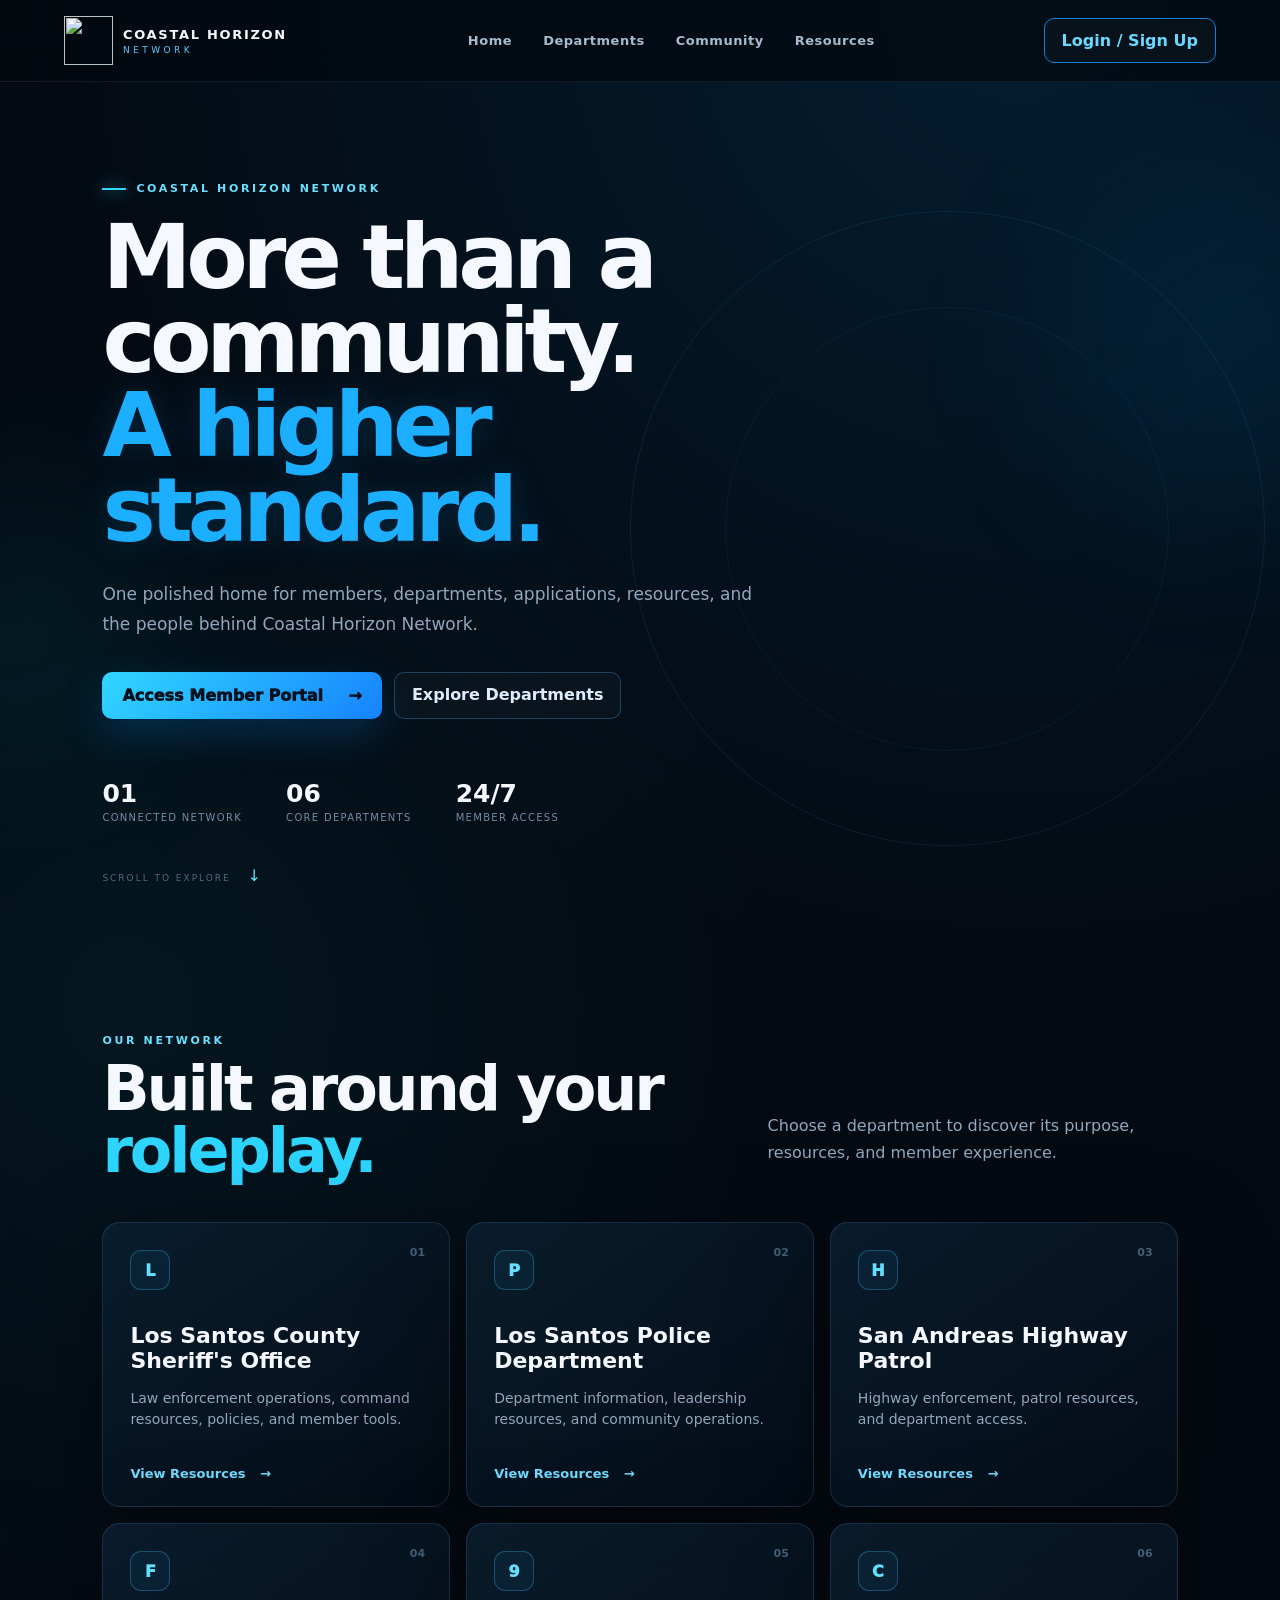
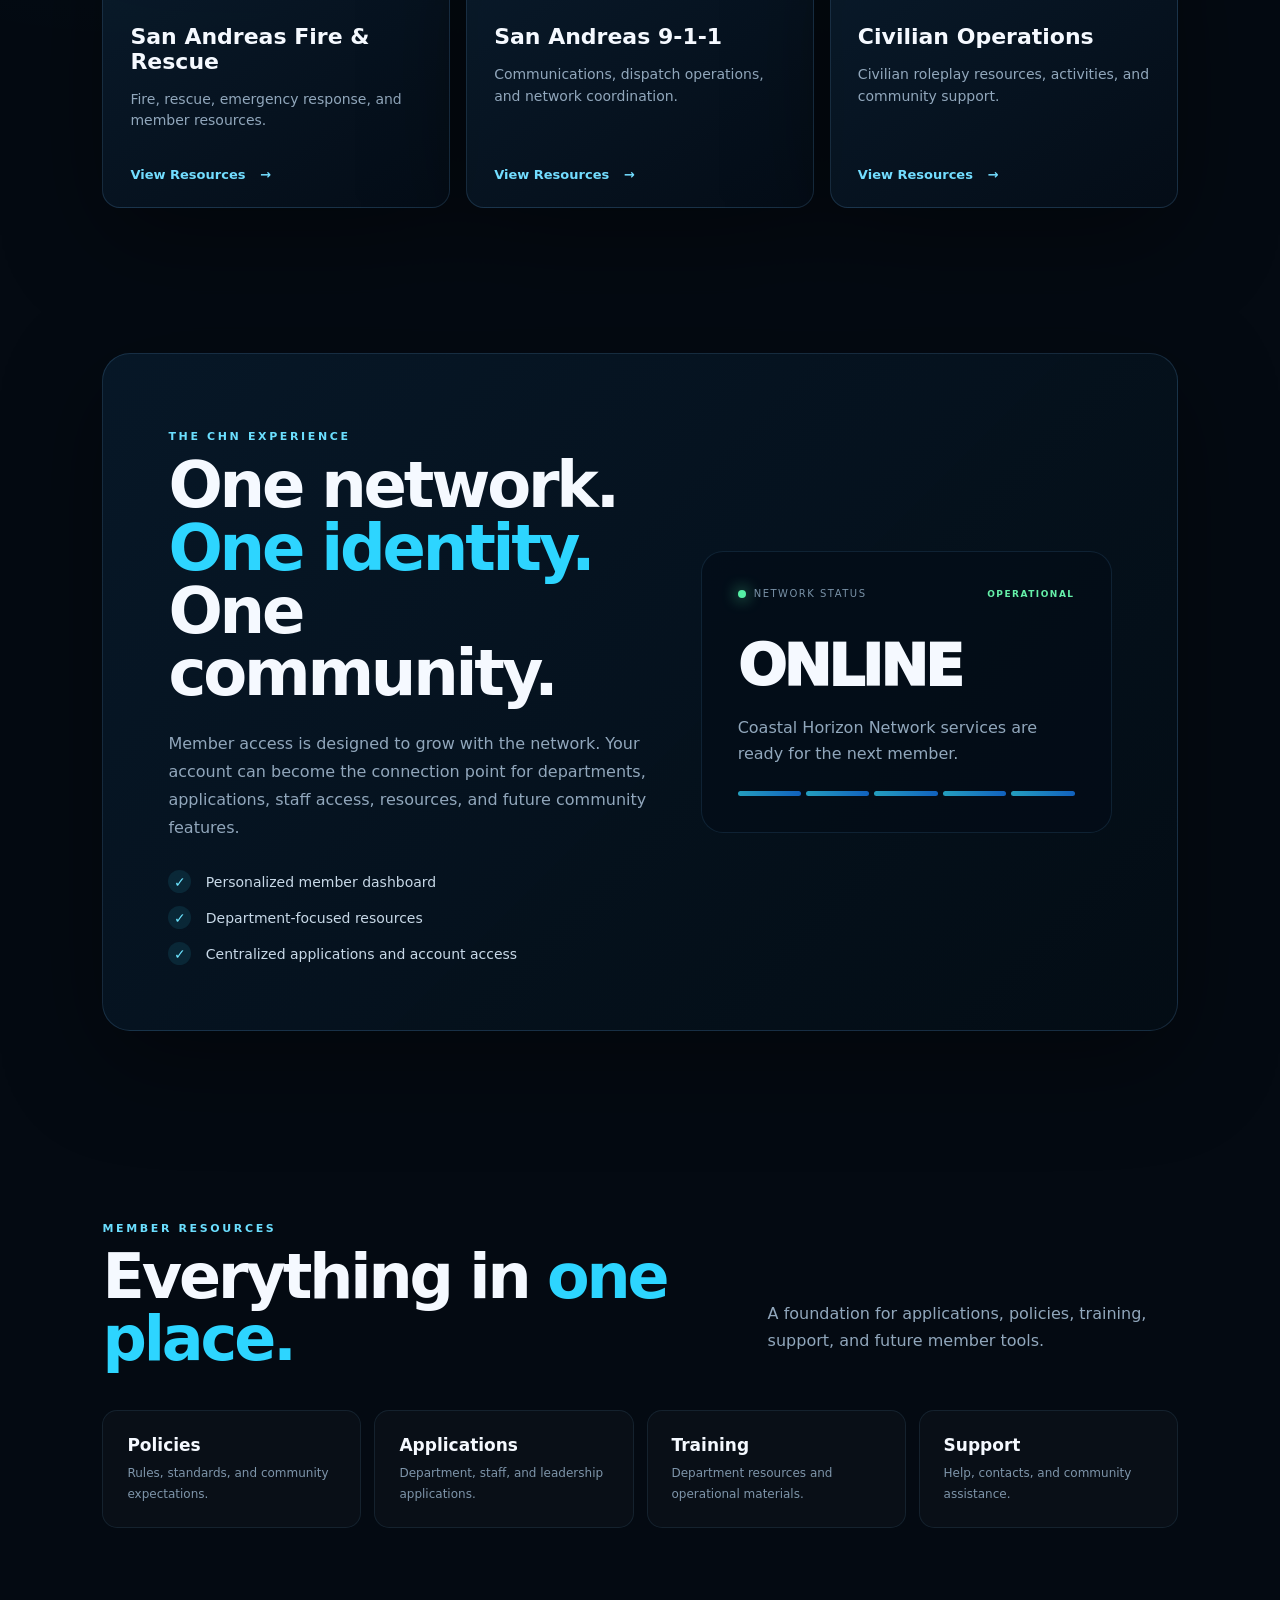
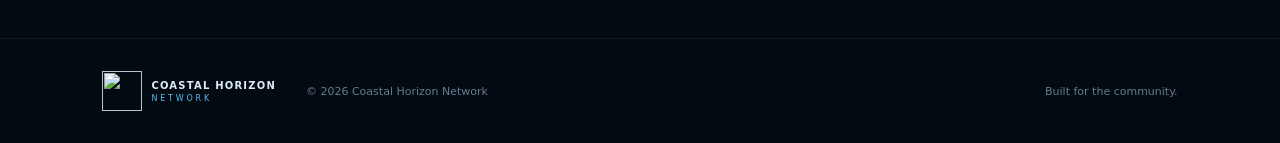
==== dashboard.html @ 60f166e0 "Add CHN member dashboard shell" ====
<!doctype html><html lang="en"><head><meta charset="UTF-8"><meta name="viewport" content="width=device-width,initial-scale=1"><meta name="theme-color" content="#040a12"><title>Member Dashboard | Coastal Horizon Network</title><link rel="icon" href="assets/logo.webp" type="image/webp"><link rel="stylesheet" href="styles.css"></head><body><header class="site-header"><a class="brand" href="index.html"><img src="assets/logo.webp" alt=""><span><b>COASTAL HORIZON</b><small>NETWORK</small></span></a><button class="nav-login" id="logout">Log Out</button></header><main><section class="section" style="padding-top:120px;min-height:75vh"><p class="eyebrow">MEMBER PORTAL</p><h1 style="font-size:clamp(48px,7vw,84px);max-width:850px">Welcome, <strong id="name">Member.</strong></h1><p style="max-width:650px;color:var(--muted);font-size:17px;line-height:1.7">Your account is connected to the Coastal Horizon Network member system. This dashboard is the foundation for departments, applications, staff access, and community tools.</p><div class="resource-grid" style="margin-top:45px"><div><b id="memberId">CHN-000000</b><span>Member ID</span></div><div><b>ACTIVE</b><span>Account Status</span></div><div><b id="department">Not Assigned</b><span>Primary Department</span></div><div><b id="staff">No</b><span>Staff Status</span></div></div></section></main><footer><div class="footer-brand"><img src="assets/logo.webp" alt=""><div><b>COASTAL HORIZON</b><small>NETWORK</small></div></div><span>© 2026 Coastal Horizon Network</span></footer><script>const m=JSON.parse(localStorage.getItem('chn_member')||'null');if(!m)location.href='index.html';else{document.querySelector('#name').textContent=(m.displayName||'Member')+'.';document.querySelector('#memberId').textContent=m.memberID||'CHN-000000';document.querySelector('#department').textContent=m.primaryDepartment||'Not Assigned';document.querySelector('#staff').textContent=m.staffStatus||'No'}document.querySelector('#logout').onclick=()=>{localStorage.removeItem('chn_member');location.href='index.html'};</script></body></html>
---- styles.css ----
:root{--bg:#040a12;--panel:#071522;--panel2:#0a1b2c;--line:rgba(116,194,255,.16);--text:#f5f9ff;--muted:#91a7bc;--blue:#1682ff;--cyan:#31d7ff;--shadow:0 30px 100px rgba(0,0,0,.4)}*{box-sizing:border-box}html{scroll-behavior:smooth}body{margin:0;background:radial-gradient(circle at 80% 0,rgba(0,159,255,.13),transparent 28%),radial-gradient(circle at 10% 30%,rgba(0,219,255,.06),transparent 25%),var(--bg);color:var(--text);font-family:Inter,ui-sans-serif,system-ui,-apple-system,BlinkMacSystemFont,"Segoe UI",sans-serif}a{color:inherit;text-decoration:none}button,input{font:inherit}.ambient{position:fixed;border-radius:50%;filter:blur(80px);pointer-events:none;z-index:-1}.ambient-a{width:340px;height:340px;right:-120px;top:180px;background:rgba(0,150,255,.08)}.ambient-b{width:280px;height:280px;left:-120px;bottom:120px;background:rgba(0,230,255,.05)}.site-header{position:sticky;top:0;z-index:50;height:82px;padding:0 5vw;display:flex;align-items:center;justify-content:space-between;gap:28px;background:rgba(3,9,16,.78);border-bottom:1px solid rgba(145,207,255,.09);backdrop-filter:blur(18px)}.brand{display:flex;align-items:center;gap:10px;min-width:235px}.brand img{width:49px;height:49px;object-fit:contain}.brand span,.footer-brand div{display:flex;flex-direction:column}.brand b{font-size:13px;letter-spacing:.13em}.brand small{font-size:9px;letter-spacing:.38em;color:#62c8ff;margin-top:3px}.nav{display:flex;gap:31px;align-items:center}.nav a{font-size:13px;font-weight:800;color:#a7bbce;letter-spacing:.04em}.nav a:hover{color:#fff}.nav-login,.ghost,.secondary{border:1px solid rgba(91,188,255,.28);background:rgba(255,255,255,.025);color:#dceefe;border-radius:10px;padding:12px 17px;font-weight:800;cursor:pointer}.nav-login{border-color:#167fd6;color:#68d8ff}.hero{min-height:790px;position:relative;display:flex;align-items:center;padding:100px 8vw 90px;overflow:hidden}.hero-copy{position:relative;z-index:2;max-width:720px}.kicker,.eyebrow{font-size:11px;font-weight:900;letter-spacing:.24em;color:#6bdfff}.kicker{display:flex;gap:10px;align-items:center;margin-bottom:20px}.kicker span{width:24px;height:2px;background:var(--cyan);box-shadow:0 0 16px var(--cyan)}h1{font-size:clamp(54px,7vw,94px);line-height:.94;letter-spacing:-.06em;margin:0 0 28px}h1 strong{display:block;color:#1caeff;text-shadow:0 0 35px rgba(20,170,255,.18)}.hero-copy>p{max-width:650px;color:var(--muted);font-size:17px;line-height:1.75}.hero-actions{display:flex;gap:12px;flex-wrap:wrap;margin-top:33px}.primary{border:0;border-radius:10px;padding:14px 20px;background:linear-gradient(135deg,var(--cyan),var(--blue));color:#00111d;font-weight:950;cursor:pointer;box-shadow:0 15px 40px rgba(18,139,255,.22)}.primary span{margin-left:20px}.metrics{display:flex;gap:44px;margin-top:60px}.metrics div{display:flex;flex-direction:column;gap:4px}.metrics b{font-size:25px}.metrics span{font-size:10px;color:#748ca2;letter-spacing:.13em;text-transform:uppercase}.hero-art{position:absolute;right:-5vw;top:50px;width:min(62vw,800px);aspect-ratio:1}.hero-art img{position:absolute;width:75%;right:7%;top:11%;opacity:.82;filter:drop-shadow(0 35px 70px rgba(0,177,255,.2))}.ring{position:absolute;border:1px solid rgba(71,192,255,.1);border-radius:50%;inset:10%}.ring-2{inset:22%;border-color:rgba(71,192,255,.07)}.scroll-cue{position:absolute;bottom:28px;left:8vw;font-size:9px;letter-spacing:.22em;color:#526a80}.scroll-cue span{margin-left:12px;color:#6bdfff;font-size:16px}.section{padding:110px 8vw}.section-head{display:flex;justify-content:space-between;align-items:end;gap:50px;margin-bottom:40px}.section-head h2{font-size:clamp(38px,5vw,62px);letter-spacing:-.05em;line-height:1;margin:10px 0 0}.section-head em,.community-copy em{font-style:normal;color:#2dd5ff}.section-head>p{max-width:410px;color:var(--muted);line-height:1.7}.dept-grid{display:grid;grid-template-columns:repeat(3,1fr);gap:16px}.dept-card{position:relative;min-height:285px;padding:27px;border:1px solid var(--line);border-radius:18px;background:linear-gradient(145deg,rgba(11,31,49,.82),rgba(5,14,24,.82));overflow:hidden;box-shadow:var(--shadow)}.dept-card>span{position:absolute;right:24px;top:23px;color:#466077;font-size:11px;font-weight:900}.dept-icon{width:40px;height:40px;display:grid;place-items:center;border:1px solid rgba(66,198,255,.28);border-radius:11px;color:#63dfff;font-weight:950;background:rgba(39,189,255,.06)}.dept-card h3{font-size:22px;line-height:1.12;margin:34px 0 12px}.dept-card p{color:var(--muted);line-height:1.55;font-size:14px;max-width:350px}.dept-card a{position:absolute;bottom:25px;color:#72ddff;font-size:13px;font-weight:900}.dept-card a b{margin-left:10px}.community{padding-top:35px}.community-panel{display:grid;grid-template-columns:1.1fr .9fr;gap:30px;padding:65px;border-radius:28px;border:1px solid var(--line);background:linear-gradient(135deg,rgba(9,28,46,.76),rgba(4,13,22,.8));box-shadow:var(--shadow)}.community-copy h2{font-size:clamp(38px,5vw,64px);line-height:.98;letter-spacing:-.05em;margin:8px 0 25px}.community-copy>p:not(.eyebrow){color:var(--muted);line-height:1.75;max-width:650px}.ticks{margin-top:28px;display:grid;gap:13px;color:#c8d9e8;font-size:14px}.ticks i{display:inline-grid;place-items:center;width:23px;height:23px;border-radius:50%;background:rgba(48,215,255,.1);color:#6ce5ff;font-style:normal;margin-right:10px}.status-card{align-self:center;padding:36px;border-radius:22px;background:rgba(3,13,23,.7);border:1px solid rgba(98,186,255,.12)}.status-top{font-size:10px;letter-spacing:.15em;color:#7992a8;display:flex;align-items:center;gap:8px}.status-top b{margin-left:auto;color:#65f0a9;font-size:9px}.online{width:8px;height:8px;border-radius:50%;background:#55efa5;box-shadow:0 0 15px #55efa5}.status-number{font-size:57px;font-weight:950;letter-spacing:-.05em;margin:34px 0 3px}.status-card p{color:var(--muted);line-height:1.6}.signal{display:flex;gap:5px;margin-top:25px}.signal i{height:5px;flex:1;border-radius:4px;background:linear-gradient(90deg,var(--cyan),var(--blue));opacity:.72}.resources{padding-top:70px}.resource-grid{display:grid;grid-template-columns:repeat(4,1fr);gap:13px}.resource-grid>div{padding:24px;border:1px solid rgba(123,191,236,.11);border-radius:15px;background:rgba(255,255,255,.025)}.resource-grid b{display:block;font-size:17px;margin-bottom:7px}.resource-grid span{font-size:12px;color:#7e95aa;line-height:1.55}footer{padding:32px 8vw;border-top:1px solid rgba(139,205,255,.08);display:flex;align-items:center;gap:30px;color:#657b90;font-size:11px}footer>span:nth-last-child(1){margin-left:auto}.footer-brand{display:flex;align-items:center;gap:9px}.footer-brand img{width:40px;height:40px;object-fit:contain}.footer-brand b{font-size:10px;letter-spacing:.12em;color:#dcebf7}.footer-brand small{font-size:8px;letter-spacing:.35em;color:#57baf0;margin-top:3px}.modal{display:none;position:fixed;inset:0;z-index:100;align-items:center;justify-content:center;padding:20px}.modal.open{display:flex}.modal-backdrop{position:absolute;inset:0;background:rgba(0,4,9,.78);backdrop-filter:blur(12px)}.auth-shell{position:relative;width:min(920px,100%);display:grid;grid-template-columns:230px 1fr;padding:38px;background:linear-gradient(145deg,#071522,#040b13);border:1px solid rgba(91,188,255,.17);border-radius:24px;box-shadow:0 40px 120px rgba(0,0,0,.65);overflow:hidden}.auth-shell:after{content:"";position:absolute;right:-140px;bottom:-170px;width:400px;height:400px;border-radius:50%;background:rgba(0,174,255,.07);filter:blur(20px);pointer-events:none}.close{position:absolute;right:17px;top:14px;border:0;background:none;color:#8095a8;font-size:27px;cursor:pointer;z-index:3}.auth-brand{padding:15px 25px 25px 0;border-right:1px solid rgba(127,192,232,.1);display:flex;flex-direction:column;align-items:flex-start}.auth-brand img{width:78px;height:78px;object-fit:contain;margin-bottom:18px}.auth-brand b{font-size:13px;letter-spacing:.12em}.auth-brand small{font-size:9px;letter-spacing:.35em;color:#5ecaff;margin-top:4px}.auth-tabs{grid-column:2;display:flex;gap:4px;padding:0 0 0 35px;align-self:start}.auth-tabs button{border:0;background:transparent;color:#73899d;padding:10px 13px;font-weight:800;cursor:pointer}.auth-tabs button.active{color:#fff;border-bottom:2px solid var(--cyan)}.auth-form{grid-column:2;display:none;padding:30px 0 0 35px;max-width:590px}.auth-form.active{display:block}.auth-form h2{font-size:42px;letter-spacing:-.04em;margin:7px 0}.auth-sub{color:var(--muted);margin:0 0 24px;font-size:14px}.auth-form form{display:grid;gap:14px}label{display:grid;gap:7px;color:#9fb3c6;font-size:12px;font-weight:700}input[type=email],input[type=password],input[type=text]{width:100%;border:1px solid rgba(114,188,232,.13);background:#05101b;color:#fff;border-radius:9px;padding:13px 14px;outline:none}input:focus{border-color:#1682ff;box-shadow:0 0 0 3px rgba(22,130,255,.11)}.password{position:relative}.password input{padding-right:62px}.password button{position:absolute;right:7px;top:7px;border:0;background:none;color:#65cfff;font-size:11px;font-weight:800;cursor:pointer}.wide{width:100%;margin-top:4px}.divider{display:flex;align-items:center;gap:12px;color:#526b80;font-size:10px;letter-spacing:.2em;margin:20px 0}.divider:before,.divider:after{content:"";height:1px;background:rgba(126,188,225,.1);flex:1}.discord{border:1px solid rgba(119,169,216,.2);background:#081724;color:#eef7ff;border-radius:10px;padding:13px;font-weight:850;cursor:pointer}.discord span{margin-right:10px;color:#7edbff}.auth-note{text-align:center;color:#72889d;font-size:12px}.auth-note button{border:0;background:none;color:#54d5ff;cursor:pointer;font-weight:800}.two{display:grid;grid-template-columns:1fr 1fr;gap:12px}.agree{display:flex;grid-template-columns:auto 1fr;align-items:start;gap:8px;font-weight:500;line-height:1.4}.agree input{margin-top:2px;accent-color:#1682ff}.auth-status{grid-column:2;margin-left:35px;min-height:18px;font-size:12px;color:#6ddcff}.auth-status.error{color:#ff8d9a}.auth-status.success{color:#65efa8}@media(max-width:900px){.nav{display:none}.hero{min-height:720px}.hero-art{opacity:.25;width:80vw}.dept-grid{grid-template-columns:repeat(2,1fr)}.community-panel{grid-template-columns:1fr}.resource-grid{grid-template-columns:repeat(2,1fr)}.auth-shell{grid-template-columns:1fr;max-width:560px}.auth-brand{display:none}.auth-tabs,.auth-form,.auth-status{grid-column:1;padding-left:0;margin-left:0}.auth-tabs{padding-top:8px}.auth-form{padding-top:25px}}@media(max-width:600px){.site-header{padding:0 4vw}.brand{min-width:0}.brand span{display:none}.nav-login{padding:10px 11px;font-size:11px}.hero,.section{padding-left:5vw;padding-right:5vw}.hero{min-height:680px;padding-top:70px}.hero-art{right:-35vw;width:115vw}.metrics{gap:20px}.metrics b{font-size:21px}.dept-grid,.resource-grid{grid-template-columns:1fr}.section-head{display:block}.section-head>p{margin-top:20px}.community-panel{padding:35px 25px}.auth-shell{padding:28px 20px}.auth-form h2{font-size:35px}.two{grid-template-columns:1fr}footer{padding:25px 5vw;flex-wrap:wrap}footer>span:nth-last-child(1){margin-left:0}}
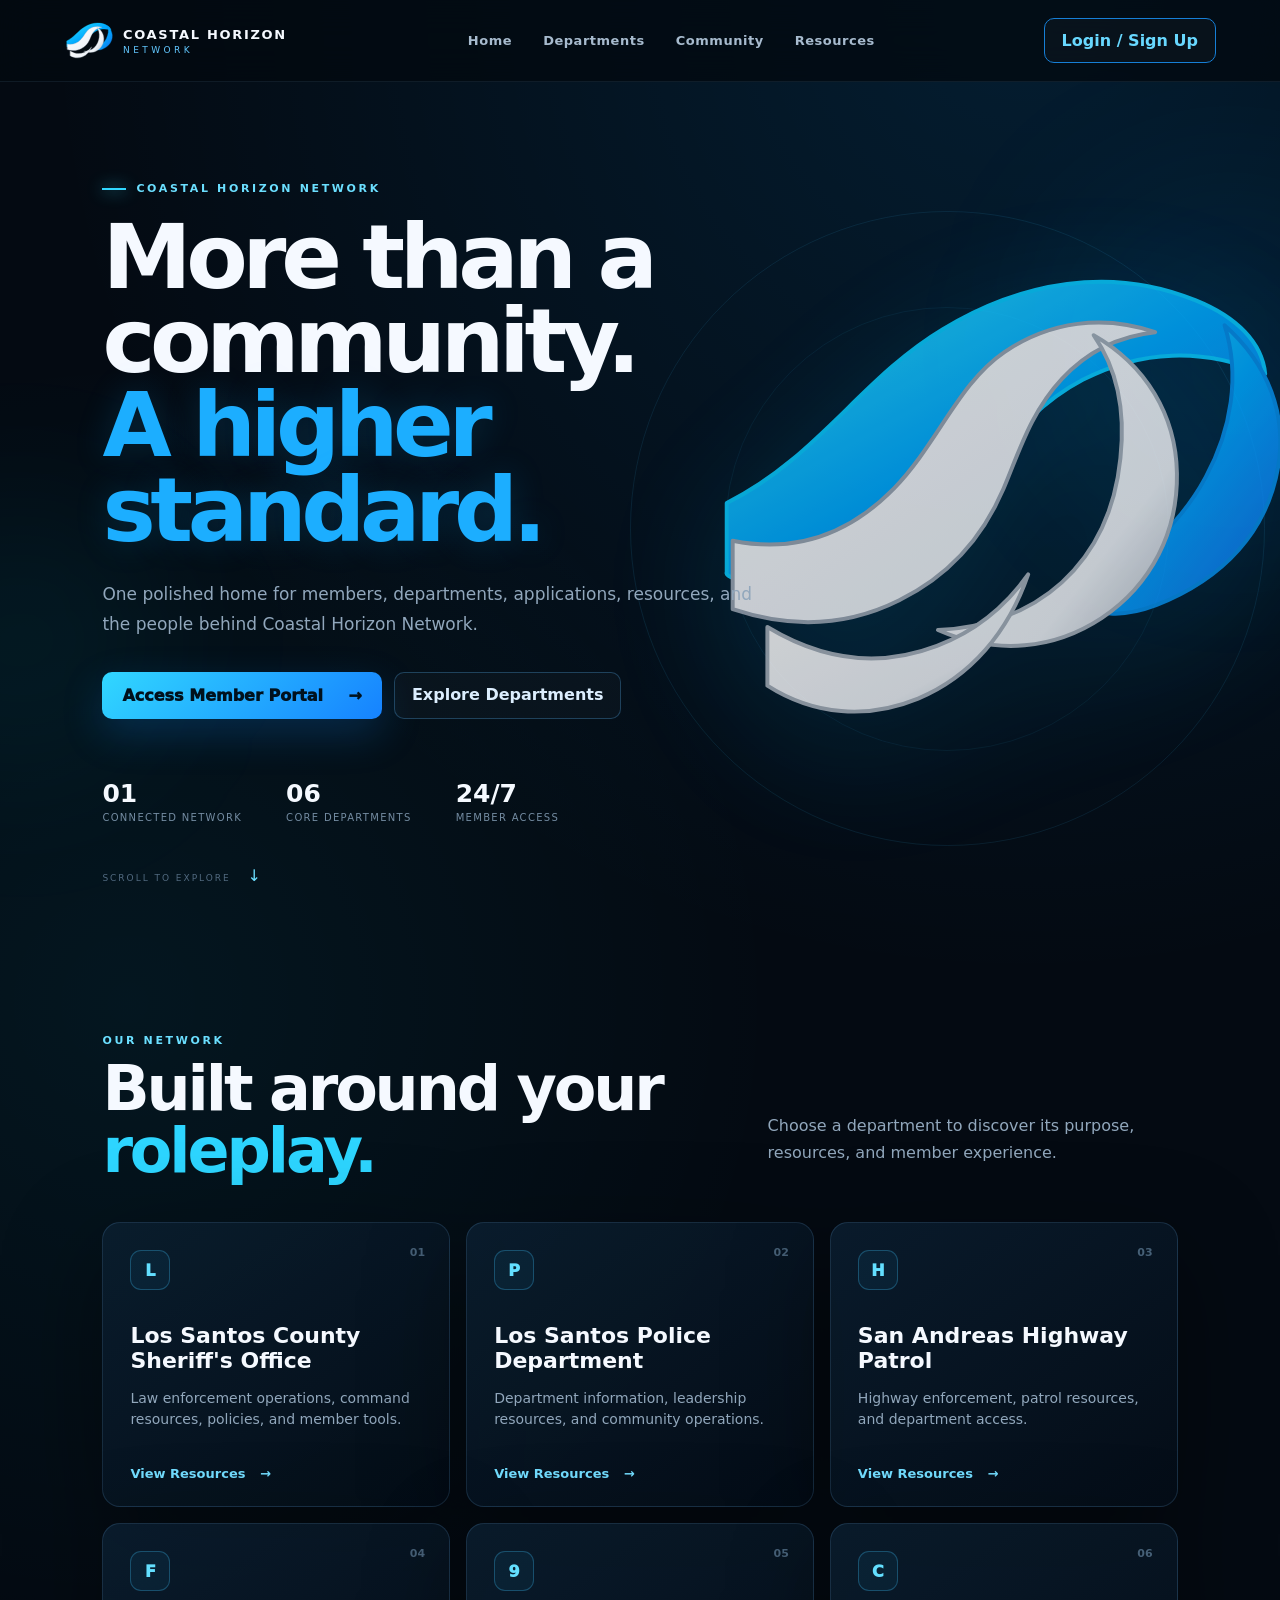
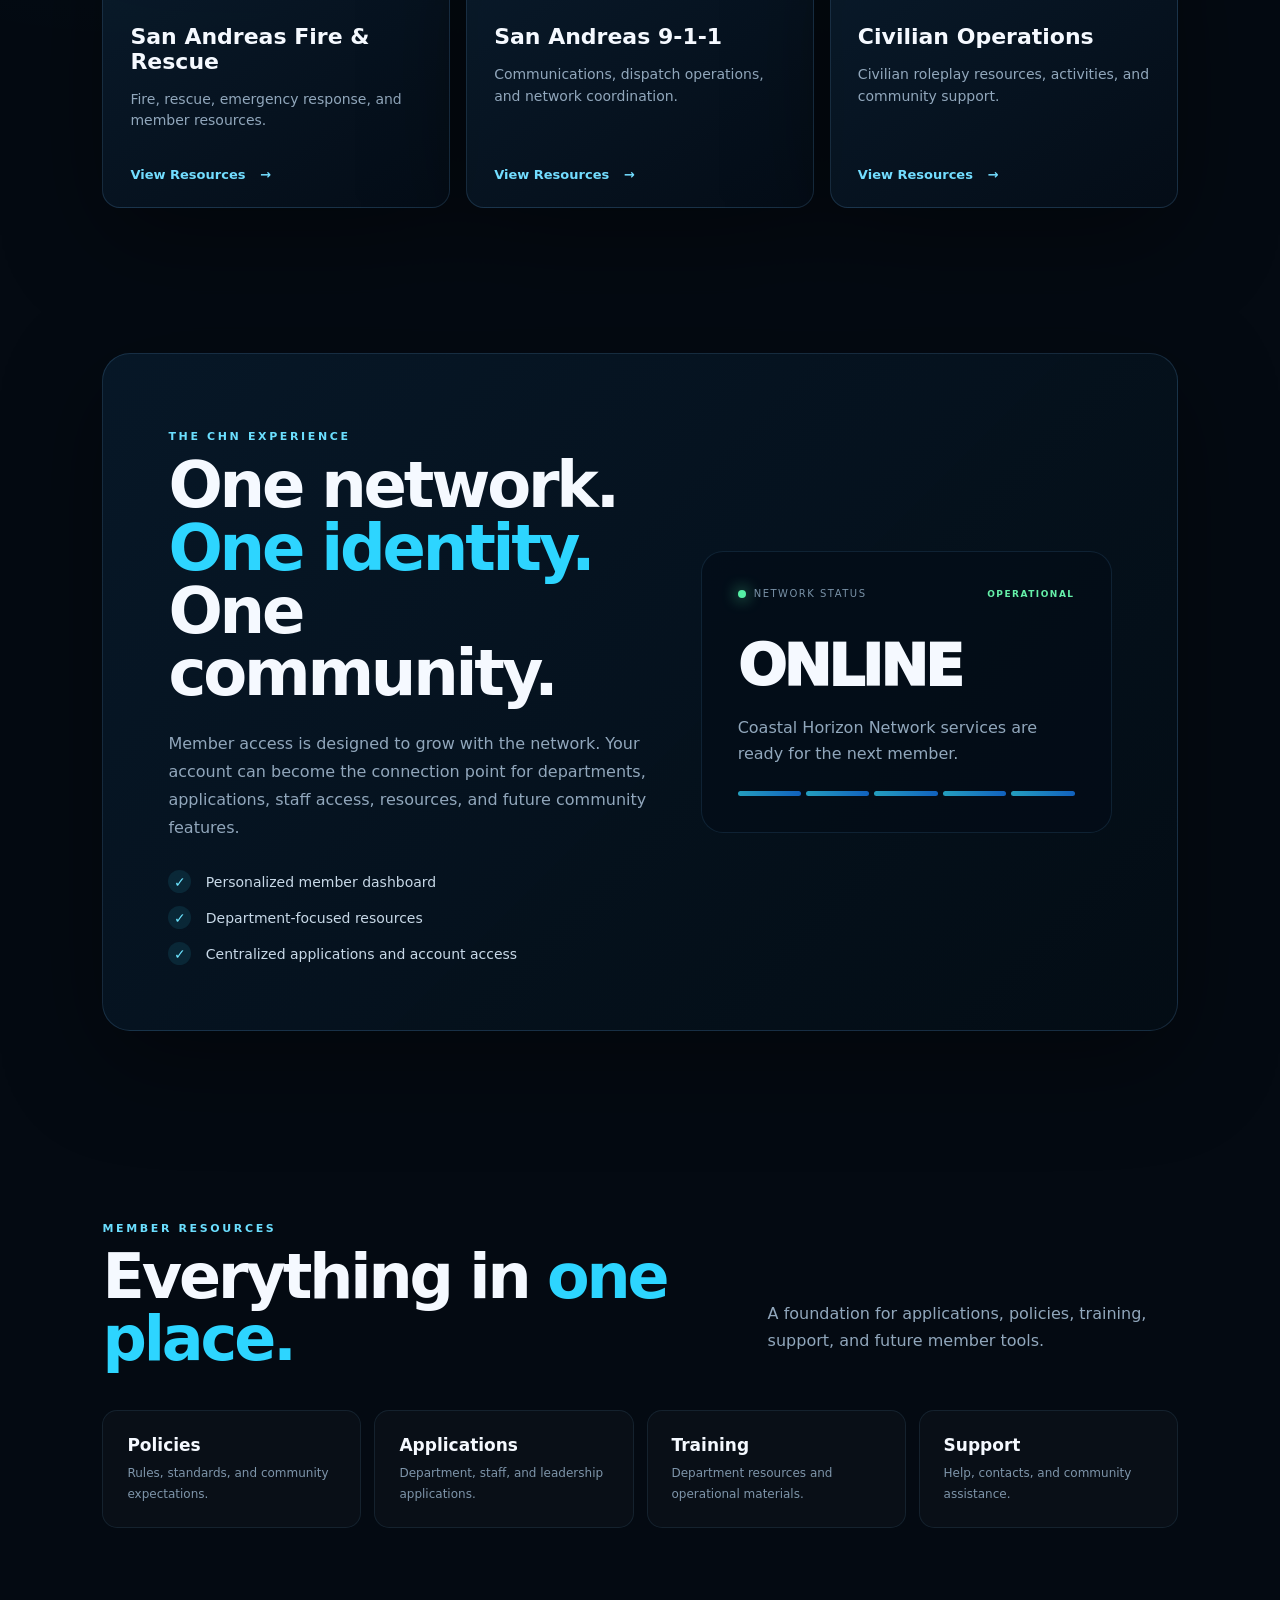
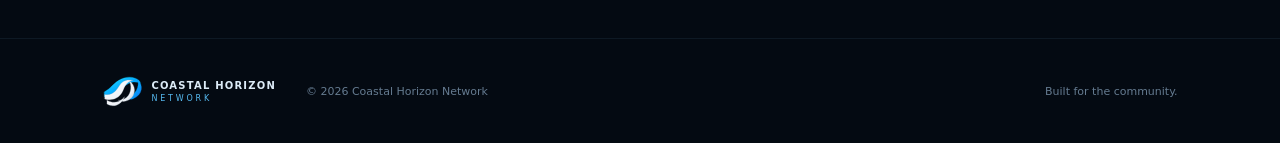
==== commit 145bdb2d: "Use CHN vector logo on member dashboard" ====
--- a/dashboard.html
+++ b/dashboard.html
@@ -1 +1 @@
-<!doctype html><html lang="en"><head><meta charset="UTF-8"><meta name="viewport" content="width=device-width,initial-scale=1"><meta name="theme-color" content="#040a12"><title>Member Dashboard | Coastal Horizon Network</title><link rel="icon" href="assets/logo.webp" type="image/webp"><link rel="stylesheet" href="styles.css"></head><body><header class="site-header"><a class="brand" href="index.html"><img src="assets/logo.webp" alt=""><span><b>COASTAL HORIZON</b><small>NETWORK</small></span></a><button class="nav-login" id="logout">Log Out</button></header><main><section class="section" style="padding-top:120px;min-height:75vh"><p class="eyebrow">MEMBER PORTAL</p><h1 style="font-size:clamp(48px,7vw,84px);max-width:850px">Welcome, <strong id="name">Member.</strong></h1><p style="max-width:650px;color:var(--muted);font-size:17px;line-height:1.7">Your account is connected to the Coastal Horizon Network member system. This dashboard is the foundation for departments, applications, staff access, and community tools.</p><div class="resource-grid" style="margin-top:45px"><div><b id="memberId">CHN-000000</b><span>Member ID</span></div><div><b>ACTIVE</b><span>Account Status</span></div><div><b id="department">Not Assigned</b><span>Primary Department</span></div><div><b id="staff">No</b><span>Staff Status</span></div></div></section></main><footer><div class="footer-brand"><img src="assets/logo.webp" alt=""><div><b>COASTAL HORIZON</b><small>NETWORK</small></div></div><span>© 2026 Coastal Horizon Network</span></footer><script>const m=JSON.parse(localStorage.getItem('chn_member')||'null');if(!m)location.href='index.html';else{document.querySelector('#name').textContent=(m.displayName||'Member')+'.';document.querySelector('#memberId').textContent=m.memberID||'CHN-000000';document.querySelector('#department').textContent=m.primaryDepartment||'Not Assigned';document.querySelector('#staff').textContent=m.staffStatus||'No'}document.querySelector('#logout').onclick=()=>{localStorage.removeItem('chn_member');location.href='index.html'};</script></body></html>
+<!doctype html><html lang="en"><head><meta charset="UTF-8"><meta name="viewport" content="width=device-width,initial-scale=1"><meta name="theme-color" content="#040a12"><title>Member Dashboard | Coastal Horizon Network</title><link rel="icon" href="assets/logo.svg" type="image/svg+xml"><link rel="stylesheet" href="styles.css"></head><body><header class="site-header"><a class="brand" href="index.html"><img src="assets/logo.svg" alt=""><span><b>COASTAL HORIZON</b><small>NETWORK</small></span></a><button class="nav-login" id="logout">Log Out</button></header><main><section class="section" style="padding-top:120px;min-height:75vh"><p class="eyebrow">MEMBER PORTAL</p><h1 style="font-size:clamp(48px,7vw,84px);max-width:850px">Welcome, <strong id="name">Member.</strong></h1><p style="max-width:650px;color:var(--muted);font-size:17px;line-height:1.7">Your account is connected to the Coastal Horizon Network member system. This dashboard is the foundation for departments, applications, staff access, and community tools.</p><div class="resource-grid" style="margin-top:45px"><div><b id="memberId">CHN-000000</b><span>Member ID</span></div><div><b>ACTIVE</b><span>Account Status</span></div><div><b id="department">Not Assigned</b><span>Primary Department</span></div><div><b id="staff">No</b><span>Staff Status</span></div></div></section></main><footer><div class="footer-brand"><img src="assets/logo.svg" alt=""><div><b>COASTAL HORIZON</b><small>NETWORK</small></div></div><span>© 2026 Coastal Horizon Network</span></footer><script>const m=JSON.parse(localStorage.getItem('chn_member')||'null');if(!m)location.href='index.html';else{document.querySelector('#name').textContent=(m.displayName||'Member')+'.';document.querySelector('#memberId').textContent=m.memberID||'CHN-000000';document.querySelector('#department').textContent=m.primaryDepartment||'Not Assigned';document.querySelector('#staff').textContent=m.staffStatus||'No'}document.querySelector('#logout').onclick=()=>{localStorage.removeItem('chn_member');location.href='index.html'};</script></body></html>
